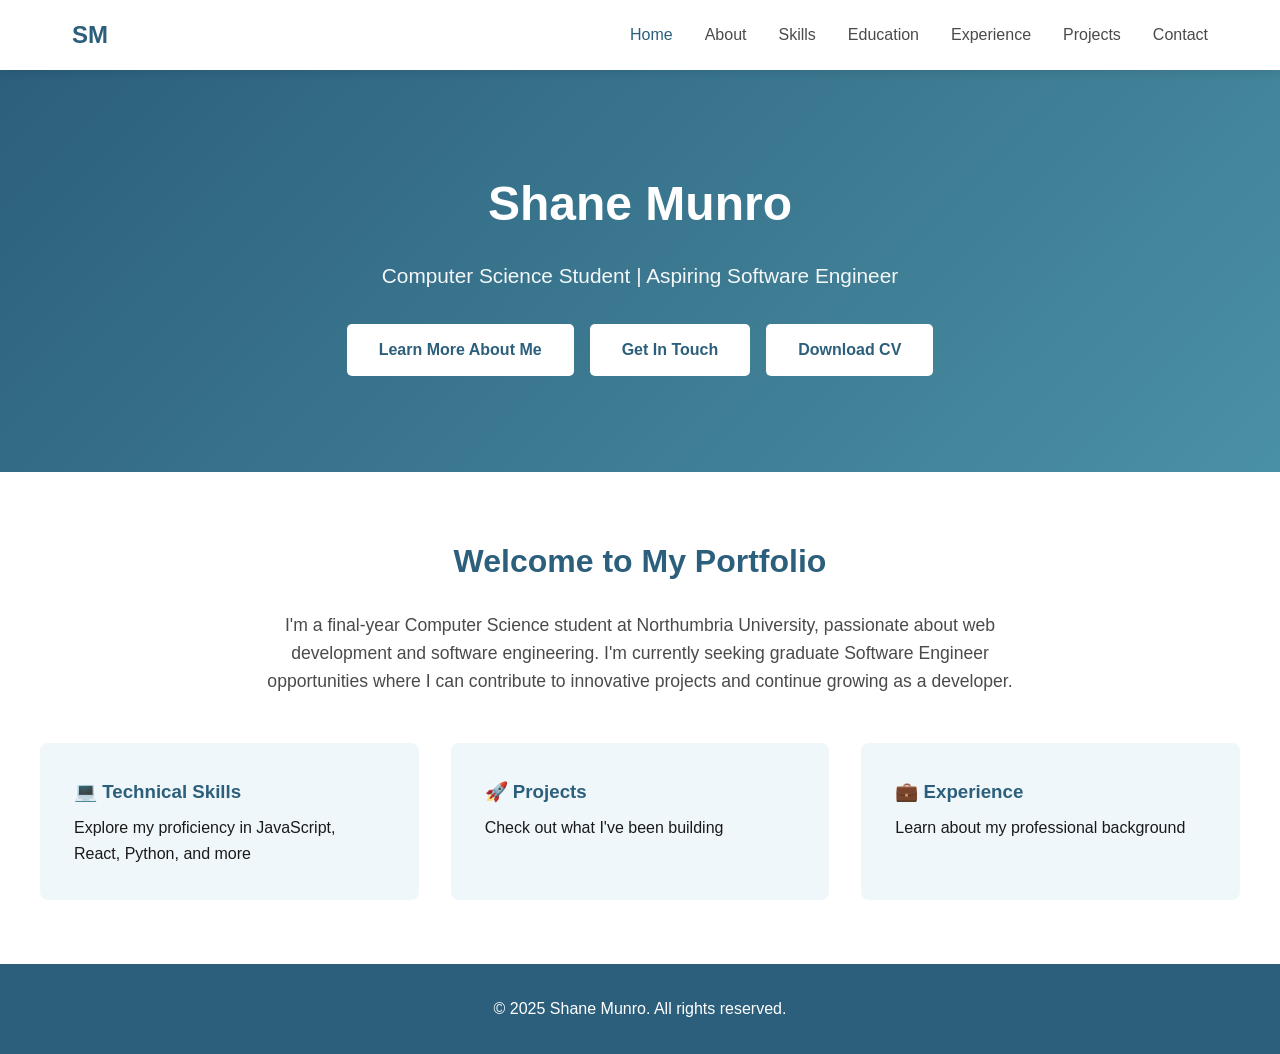
==== index.html @ a5e0c4fd "Rename portfolio-website.html to index.html" ====
<!DOCTYPE html>
<html lang="en">
<head>
    <meta charset="UTF-8">
    <meta name="viewport" content="width=device-width, initial-scale=1.0">
    <title>Shane Munro - Portfolio</title>
    <style>
        * {
            margin: 0;
            padding: 0;
            box-sizing: border-box;
        }

        :root {
            --primary: #2C5F7C;
            --secondary: #4A90A4;
            --accent: #7EC8E3;
            --light: #F0F7FA;
            --white: #FFFFFF;
            --text-dark: #1A1A1A;
            --text-medium: #4A4A4A;
            --text-light: #6B6B6B;
        }

        body {
            font-family: 'Segoe UI', Tahoma, Geneva, Verdana, sans-serif;
            line-height: 1.6;
            color: var(--text-dark);
            background-color: var(--light);
            min-height: 100vh;
            display: flex;
            flex-direction: column;
        }

        /* Navigation */
        nav {
            background-color: var(--white);
            box-shadow: 0 2px 10px rgba(0, 0, 0, 0.1);
            position: sticky;
            top: 0;
            z-index: 100;
        }

        nav .container {
            max-width: 1200px;
            margin: 0 auto;
            padding: 1rem 2rem;
            display: flex;
            justify-content: space-between;
            align-items: center;
        }

        nav .logo {
            font-size: 1.5rem;
            font-weight: bold;
            color: var(--primary);
            cursor: pointer;
        }

        nav ul {
            list-style: none;
            display: flex;
            gap: 2rem;
        }

        nav a {
            text-decoration: none;
            color: var(--text-medium);
            transition: color 0.3s;
            font-weight: 500;
            cursor: pointer;
        }

        nav a:hover, nav a.active {
            color: var(--primary);
        }

        /* Pages */
        .page {
            display: none;
        }

        .page.active {
            display: block;
        }

        /* Hero Section */
        .hero {
            background: linear-gradient(135deg, var(--primary) 0%, var(--secondary) 100%);
            color: var(--white);
            text-align: center;
            padding: 6rem 2rem;
        }

        .hero h1 {
            color: var(--white);
            font-size: 3rem;
            margin-bottom: 1rem;
        }

        .hero p {
            font-size: 1.3rem;
            margin-bottom: 2rem;
            opacity: 0.95;
        }

        .hero-buttons {
            display: flex;
            gap: 1rem;
            justify-content: center;
            flex-wrap: wrap;
        }

        .btn {
            display: inline-block;
            background-color: var(--white);
            color: var(--primary);
            padding: 0.8rem 2rem;
            text-decoration: none;
            border-radius: 5px;
            font-weight: bold;
            transition: transform 0.3s, box-shadow 0.3s;
            cursor: pointer;
        }

        .btn:hover {
            transform: translateY(-2px);
            box-shadow: 0 5px 15px rgba(0, 0, 0, 0.2);
        }

        /* Home Intro Section */
        .home-intro {
            background-color: var(--white);
            padding: 4rem 2rem;
        }

        .intro-content {
            max-width: 1200px;
            margin: 0 auto;
        }

        .intro-content h2 {
            font-size: 2rem;
            color: var(--primary);
            margin-bottom: 1.5rem;
            text-align: center;
        }

        .intro-content > p {
            font-size: 1.1rem;
            color: var(--text-medium);
            text-align: center;
            max-width: 800px;
            margin: 0 auto 3rem;
        }

        .quick-links {
            display: grid;
            grid-template-columns: repeat(auto-fit, minmax(280px, 1fr));
            gap: 2rem;
        }

        .quick-link-card {
            background-color: var(--light);
            padding: 2rem;
            border-radius: 8px;
            text-decoration: none;
            color: var(--text-dark);
            transition: transform 0.3s, box-shadow 0.3s;
            border: 2px solid transparent;
            cursor: pointer;
        }

        .quick-link-card:hover {
            transform: translateY(-5px);
            box-shadow: 0 5px 20px rgba(0, 0, 0, 0.1);
            border-color: var(--accent);
        }

        .quick-link-card h3 {
            color: var(--primary);
            margin-bottom: 0.5rem;
        }

        /* Page Content */
        .page-content {
            max-width: 1200px;
            margin: 0 auto;
            padding: 4rem 2rem;
            flex: 1;
        }

        .page-content h1 {
            font-size: 2.5rem;
            color: var(--primary);
            margin-bottom: 2rem;
        }

        .page-content h2 {
            font-size: 1.8rem;
            color: var(--secondary);
            margin-top: 2rem;
            margin-bottom: 1rem;
        }

        /* About Page */
        .about-content {
            display: grid;
            grid-template-columns: 2fr 1fr;
            gap: 3rem;
        }

        .about-text p {
            font-size: 1.1rem;
            color: var(--text-medium);
            margin-bottom: 1rem;
        }

        .about-text ul {
            margin-left: 1.5rem;
            color: var(--text-medium);
        }

        .about-text li {
            margin-bottom: 0.8rem;
        }

        .contact-info-box {
            background-color: var(--white);
            padding: 2rem;
            border-radius: 8px;
            box-shadow: 0 2px 8px rgba(0, 0, 0, 0.1);
            height: fit-content;
        }

        .contact-info-box h3 {
            color: var(--primary);
            margin-bottom: 1rem;
        }

        .contact-details {
            display: flex;
            flex-direction: column;
            gap: 1rem;
        }

        .contact-details a {
            color: var(--secondary);
            text-decoration: none;
            font-weight: 500;
        }

        .contact-details a:hover {
            color: var(--primary);
        }

        /* Skills Page */
        .skills-grid {
            display: grid;
            grid-template-columns: repeat(auto-fit, minmax(280px, 1fr));
            gap: 2rem;
        }

        .skill-category {
            background-color: var(--white);
            padding: 2rem;
            border-radius: 8px;
            box-shadow: 0 2px 8px rgba(0, 0, 0, 0.1);
        }

        .skill-category h3 {
            color: var(--secondary);
            margin-bottom: 1rem;
        }

        .skill-tags {
            display: flex;
            flex-wrap: wrap;
            gap: 0.5rem;
        }

        .skill-tag {
            background-color: var(--accent);
            color: var(--primary);
            padding: 0.5rem 1rem;
            border-radius: 20px;
            font-size: 0.9rem;
            font-weight: 500;
        }

        /* Timeline Items */
        .timeline-item {
            background-color: var(--white);
            padding: 2rem;
            border-radius: 8px;
            margin-bottom: 2rem;
            border-left: 4px solid var(--secondary);
            box-shadow: 0 2px 8px rgba(0, 0, 0, 0.1);
        }

        .timeline-item h3 {
            color: var(--secondary);
            font-size: 1.4rem;
            margin-bottom: 0.5rem;
        }

        .timeline-item .date {
            color: var(--text-light);
            font-style: italic;
            margin-bottom: 1rem;
            font-size: 0.95rem;
        }

        .timeline-item p {
            color: var(--text-medium);
            margin-bottom: 1rem;
        }

        .timeline-item ul {
            margin-left: 1.5rem;
            color: var(--text-medium);
        }

        .timeline-item li {
            margin-bottom: 0.5rem;
        }

        /* Projects Page */
        .projects-grid {
            display: grid;
            grid-template-columns: repeat(auto-fit, minmax(320px, 1fr));
            gap: 2rem;
        }

        .project-card {
            background-color: var(--white);
            padding: 2rem;
            border-radius: 8px;
            box-shadow: 0 2px 8px rgba(0, 0, 0, 0.1);
            transition: transform 0.3s, box-shadow 0.3s;
        }

        .project-card:hover {
            transform: translateY(-5px);
            box-shadow: 0 5px 20px rgba(0, 0, 0, 0.15);
        }

        .project-card h3 {
            color: var(--secondary);
            margin-bottom: 1rem;
        }

        .project-card p {
            color: var(--text-medium);
            margin-bottom: 1rem;
        }

        .project-tech {
            display: flex;
            flex-wrap: wrap;
            gap: 0.5rem;
            margin-top: 1rem;
        }

        /* Contact Page */
        .contact-intro {
            text-align: center;
            font-size: 1.1rem;
            color: var(--text-medium);
            max-width: 700px;
            margin: 0 auto 3rem;
        }

        .contact-links {
            display: grid;
            grid-template-columns: repeat(auto-fit, minmax(280px, 1fr));
            gap: 2rem;
            max-width: 900px;
            margin: 0 auto;
        }

        .contact-link {
            display: flex;
            align-items: center;
            gap: 1.5rem;
            padding: 2rem;
            background-color: var(--white);
            border-radius: 8px;
            text-decoration: none;
            color: var(--text-dark);
            transition: transform 0.3s, box-shadow 0.3s;
            box-shadow: 0 2px 8px rgba(0, 0, 0, 0.1);
        }

        .contact-link:hover {
            transform: translateY(-5px);
            box-shadow: 0 5px 20px rgba(0, 0, 0, 0.15);
        }

        .contact-link .icon {
            font-size: 2.5rem;
        }

        .contact-link h3 {
            color: var(--primary);
            margin-bottom: 0.3rem;
        }

        .contact-link p {
            color: var(--text-medium);
            font-size: 0.95rem;
        }

        /* Footer */
        footer {
            background-color: var(--primary);
            color: var(--white);
            text-align: center;
            padding: 2rem;
            margin-top: auto;
        }

        /* Mobile Responsive */
        @media (max-width: 768px) {
            nav .container {
                flex-direction: column;
                gap: 1rem;
            }

            nav ul {
                gap: 1rem;
                font-size: 0.9rem;
                flex-wrap: wrap;
                justify-content: center;
            }

            .hero h1 {
                font-size: 2rem;
            }

            .hero p {
                font-size: 1.1rem;
            }

            .about-content {
                grid-template-columns: 1fr;
            }

            .page-content {
                padding: 2rem 1rem;
            }
        }
    </style>
</head>
<body>
    <!-- Navigation -->
    <nav>
        <div class="container">
            <div class="logo" onclick="showPage('home')">SM</div>
            <ul>
                <li><a onclick="showPage('home')" class="nav-link" data-page="home">Home</a></li>
                <li><a onclick="showPage('about')" class="nav-link" data-page="about">About</a></li>
                <li><a onclick="showPage('skills')" class="nav-link" data-page="skills">Skills</a></li>
                <li><a onclick="showPage('education')" class="nav-link" data-page="education">Education</a></li>
                <li><a onclick="showPage('experience')" class="nav-link" data-page="experience">Experience</a></li>
                <li><a onclick="showPage('projects')" class="nav-link" data-page="projects">Projects</a></li>
                <li><a onclick="showPage('contact')" class="nav-link" data-page="contact">Contact</a></li>
            </ul>
        </div>
    </nav>

    <!-- Home Page -->
    <div id="home" class="page active">
        <div class="hero">
            <h1>Shane Munro</h1>
            <p>Computer Science Student | Aspiring Software Engineer</p>
            <div class="hero-buttons">
                <a onclick="showPage('about')" class="btn">Learn More About Me</a>
                <a onclick="showPage('contact')" class="btn">Get In Touch</a>
                <a href="#" class="btn" onclick="alert('Please add your CV PDF file!'); return false;">Download CV</a>
            </div>
        </div>

        <section class="home-intro">
            <div class="intro-content">
                <h2>Welcome to My Portfolio</h2>
                <p>I'm a final-year Computer Science student at Northumbria University, passionate about web development and software engineering. I'm currently seeking graduate Software Engineer opportunities where I can contribute to innovative projects and continue growing as a developer.</p>
                <div class="quick-links">
                    <div class="quick-link-card" onclick="showPage('skills')">
                        <h3>💻 Technical Skills</h3>
                        <p>Explore my proficiency in JavaScript, React, Python, and more</p>
                    </div>
                    <div class="quick-link-card" onclick="showPage('projects')">
                        <h3>🚀 Projects</h3>
                        <p>Check out what I've been building</p>
                    </div>
                    <div class="quick-link-card" onclick="showPage('experience')">
                        <h3>💼 Experience</h3>
                        <p>Learn about my professional background</p>
                    </div>
                </div>
            </div>
        </section>
    </div>

    <!-- About Page -->
    <div id="about" class="page">
        <section class="page-content about-page">
            <h1>About Me</h1>
            <div class="about-content">
                <div class="about-text">
                    <p>Enthusiastic and motivated final-year Computer Science student at Northumbria University, proficient with modern web technologies like JavaScript, React, and Tailwind CSS, complemented by a strong foundation in Python.</p>
                    <p>With practical experience applying Agile practices in university projects, I am eager to secure a graduate Software Engineer role where I can contribute to a collaborative team and continue my professional development.</p>
                    
                    <h2>Location</h2>
                    <p>📍 Newcastle, UK</p>
                    
                    <h2>Interests</h2>
                    <ul>
                        <li><strong>Coding Practice:</strong> Actively developing problem-solving skills with coding challenges on LeetCode and reinforcing fundamentals on freeCodeCamp</li>
                        <li><strong>Sports:</strong> Currently participating in Intramural Football at University, demonstrating strong teamwork and communication</li>
                        <li><strong>Charity:</strong> Training for the Great North Run to raise funds and awareness for Diabetes UK</li>
                    </ul>
                </div>
                
                <div class="contact-info-box">
                    <h3>Contact Information</h3>
                    <div class="contact-details">
                        <a href="mailto:shane.munro4@outlook.com">📧 shane.munro4@outlook.com</a>
                        <a href="tel:07496512176">📱 07496 512176</a>
                        <a href="https://www.linkedin.com/in/shane-munro256007352" target="_blank">💼 LinkedIn Profile</a>
                    </div>
                </div>
            </div>
        </section>
    </div>

    <!-- Skills Page -->
    <div id="skills" class="page">
        <section class="page-content skills-page">
            <h1>Technical Skills</h1>
            <div class="skills-grid">
                <div class="skill-category">
                    <h3>Programming Languages</h3>
                    <div class="skill-tags">
                        <span class="skill-tag">Python</span>
                        <span class="skill-tag">JavaScript</span>
                        <span class="skill-tag">HTML</span>
                        <span class="skill-tag">CSS</span>
                    </div>
                </div>
                <div class="skill-category">
                    <h3>Frameworks & Libraries</h3>
                    <div class="skill-tags">
                        <span class="skill-tag">React</span>
                        <span class="skill-tag">Node.js</span>
                        <span class="skill-tag">Tailwind CSS</span>
                    </div>
                </div>
                <div class="skill-category">
                    <h3>Tools & Methodologies</h3>
                    <div class="skill-tags">
                        <span class="skill-tag">Git</span>
                        <span class="skill-tag">Version Control</span>
                        <span class="skill-tag">Agile</span>
                        <span class="skill-tag">OOP</span>
                    </div>
                </div>
                <div class="skill-category">
                    <h3>Soft Skills</h3>
                    <div class="skill-tags">
                        <span class="skill-tag">Problem-solving</span>
                        <span class="skill-tag">Communication</span>
                        <span class="skill-tag">Collaboration</span>
                        <span class="skill-tag">Attention to detail</span>
                    </div>
                </div>
            </div>
        </section>
    </div>

    <!-- Education Page -->
    <div id="education" class="page">
        <section class="page-content education-page">
            <h1>Education & Qualifications</h1>
            <div class="timeline-item">
                <h3>Bachelor's Degree in Computer Science</h3>
                <div class="date">Northumbria University | Expected July 2026</div>
                <p>Strong foundation in core computer science principles, with focus on software engineering and web development. Developed proficiency in Python, JavaScript (React), HTML, and Agile methodologies within team environments.</p>
            </div>
            <div class="timeline-item">
                <h3>Foundation Year Computer Science</h3>
                <div class="date">University of Sunderland</div>
                <p>Built a solid foundation of Computer Science principles.</p>
            </div>
            <div class="timeline-item">
                <h3>Level 3 Diplomas</h3>
                <div class="date">Resources NE LTD | 2018</div>
                <ul>
                    <li>Level 3 Diploma Systems and Principles</li>
                    <li>Level 3 Diploma ICT Professional Competence</li>
                </ul>
            </div>
        </section>
    </div>

    <!-- Experience Page -->
    <div id="experience" class="page">
        <section class="page-content experience-page">
            <h1>Work Experience</h1>
            <div class="timeline-item">
                <h3>Customer Experience Specialist</h3>
                <div class="date">DFDS | May 2022 - Present</div>
                <ul>
                    <li>Resolve complex customer queries via phone, email and live chat for bookings, schedules and services</li>
                    <li>Investigate and resolve customer issues and complaints, ensuring high levels of satisfaction</li>
                    <li>Communicate service updates and technical information clearly and patiently to non-technical customer base</li>
                    <li>Collaborate with operations teams to coordinate special travel assistance for customers with accessibility requirements and resolve logistical challenges</li>
                    <li>Manage and process customer accounts and bookings using in-house booking CRM software</li>
                </ul>
            </div>
        </section>
    </div>

    <!-- Projects Page -->
    <div id="projects" class="page">
        <section class="page-content projects-page">
            <h1>Projects</h1>
            <div class="projects-grid">
                <div class="project-card">
                    <h3>Personal Portfolio Website</h3>
                    <p>A clean, accessible portfolio website showcasing my skills, education, and experience. Built with HTML, CSS, and JavaScript with focus on responsive design and accessibility.</p>
                    <div class="project-tech">
                        <span class="skill-tag">HTML</span>
                        <span class="skill-tag">CSS</span>
                        <span class="skill-tag">JavaScript</span>
                    </div>
                </div>
                <div class="project-card">
                    <h3>LeetCode Challenges</h3>
                    <p>Actively developing problem-solving skills through coding challenges on LeetCode and reinforcing fundamentals on freeCodeCamp. Focus on algorithms and data structures.</p>
                    <div class="project-tech">
                        <span class="skill-tag">Python</span>
                        <span class="skill-tag">JavaScript</span>
                        <span class="skill-tag">Algorithms</span>
                    </div>
                </div>
                <div class="project-card">
                    <h3>Campus Accessibility Map - Final Year Project</h3>
                    <p>A digital intervention designed to support neurodiverse students with the transition to higher education. The interactive campus map provides real-time information on location occupancy, noise levels, light levels, and nearby quiet areas, helping students make informed decisions about their campus experience and reducing anxiety around navigating university spaces.</p>
                    <div class="project-tech">
                        <span class="skill-tag">React</span>
                        <span class="skill-tag">JavaScript</span>
                        <span class="skill-tag">Accessibility</span>
                        <span class="skill-tag">UX Design</span>
                    </div>
                </div>
            </div>
        </section>
    </div>

    <!-- Contact Page -->
    <div id="contact" class="page">
        <section class="page-content contact-page">
            <h1>Get In Touch</h1>
            <p class="contact-intro">I'm currently looking for graduate Software Engineer opportunities. Whether you have a question, opportunity, or just want to connect, feel free to reach out!</p>
            <div class="contact-links">
                <a href="mailto:shane.munro4@outlook.com" class="contact-link">
                    <span class="icon">📧</span>
                    <div>
                        <h3>Email</h3>
                        <p>shane.munro4@outlook.com</p>
                    </div>
                </a>
                <a href="tel:07496512176" class="contact-link">
                    <span class="icon">📱</span>
                    <div>
                        <h3>Phone</h3>
                        <p>07496 512176</p>
                    </div>
                </a>
                <a href="https://www.linkedin.com/in/shane-munro256007352" target="_blank" class="contact-link">
                    <span class="icon">💼</span>
                    <div>
                        <h3>LinkedIn</h3>
                        <p>Connect with me</p>
                    </div>
                </a>
                <a href="https://github.com/Shaneymu" target="_blank" class="contact-link">
                    <span class="icon">💻</span>
                    <div>
                        <h3>GitHub</h3>
                        <p>View my code</p>
                    </div>
                </a>
            </div>
        </section>
    </div>

    <!-- Footer -->
    <footer>
        <p>&copy; 2025 Shane Munro. All rights reserved.</p>
    </footer>

    <script>
        function showPage(pageName) {
            // Hide all pages
            const pages = document.querySelectorAll('.page');
            pages.forEach(page => page.classList.remove('active'));
            
            // Show selected page
            document.getElementById(pageName).classList.add('active');
            
            // Update active nav link
            const navLinks = document.querySelectorAll('.nav-link');
            navLinks.forEach(link => link.classList.remove('active'));
            document.querySelector(`[data-page="${pageName}"]`).classList.add('active');
            
            // Scroll to top
            window.scrollTo(0, 0);
        }
        
        // Set home as active on load
        document.addEventListener('DOMContentLoaded', function() {
            showPage('home');
        });
    </script>
</body>
</html>
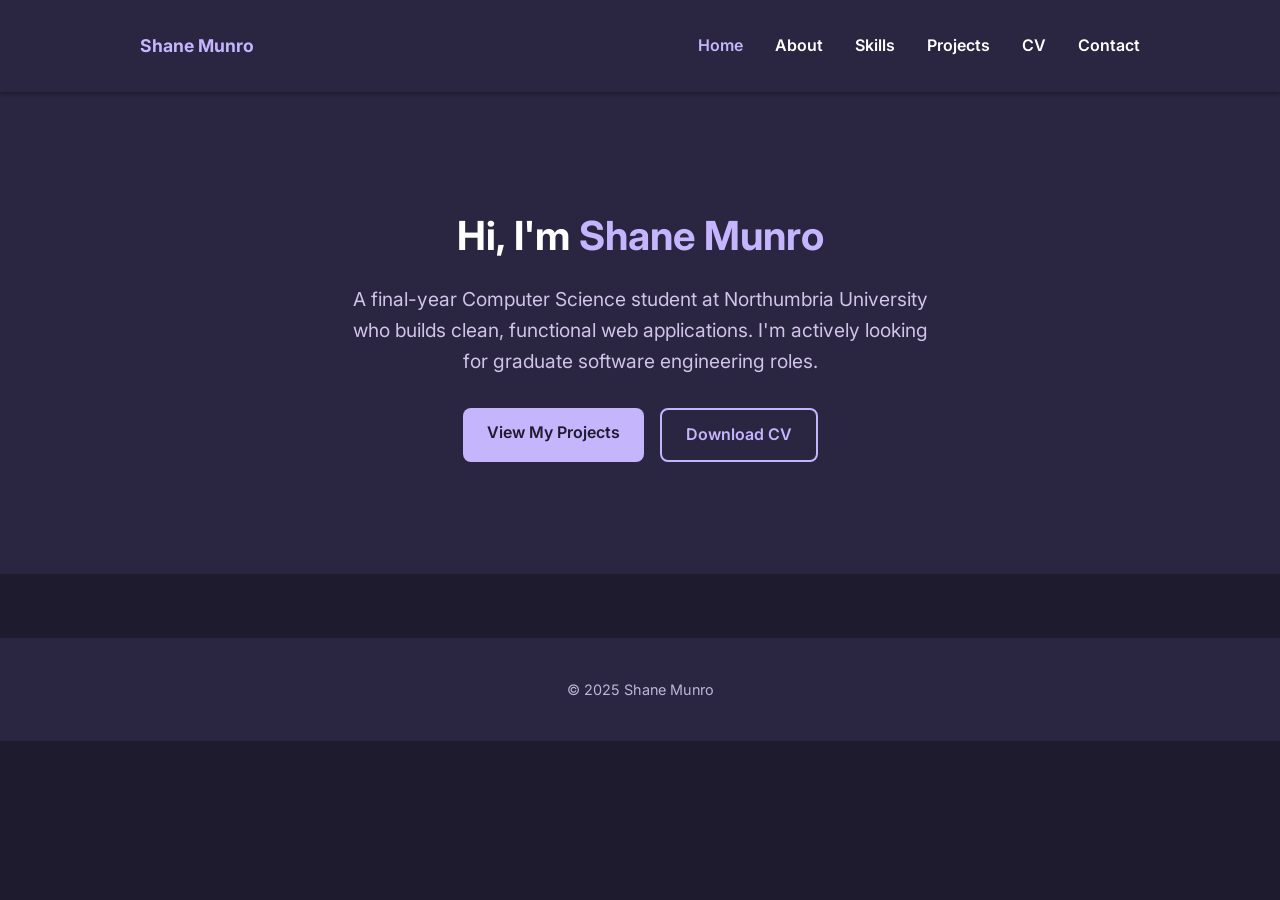
==== commit 48589a27: "Redesign: add projects page, mobile nav, improve all pages" ====
--- a/index.html
+++ b/index.html
@@ -1,729 +1,47 @@
 <!DOCTYPE html>
 <html lang="en">
 <head>
-    <meta charset="UTF-8">
-    <meta name="viewport" content="width=device-width, initial-scale=1.0">
-    <title>Shane Munro - Portfolio</title>
-    <style>
-        * {
-            margin: 0;
-            padding: 0;
-            box-sizing: border-box;
-        }
-
-        :root {
-            --primary: #2C5F7C;
-            --secondary: #4A90A4;
-            --accent: #7EC8E3;
-            --light: #F0F7FA;
-            --white: #FFFFFF;
-            --text-dark: #1A1A1A;
-            --text-medium: #4A4A4A;
-            --text-light: #6B6B6B;
-        }
-
-        body {
-            font-family: 'Segoe UI', Tahoma, Geneva, Verdana, sans-serif;
-            line-height: 1.6;
-            color: var(--text-dark);
-            background-color: var(--light);
-            min-height: 100vh;
-            display: flex;
-            flex-direction: column;
-        }
-
-        /* Navigation */
-        nav {
-            background-color: var(--white);
-            box-shadow: 0 2px 10px rgba(0, 0, 0, 0.1);
-            position: sticky;
-            top: 0;
-            z-index: 100;
-        }
-
-        nav .container {
-            max-width: 1200px;
-            margin: 0 auto;
-            padding: 1rem 2rem;
-            display: flex;
-            justify-content: space-between;
-            align-items: center;
-        }
-
-        nav .logo {
-            font-size: 1.5rem;
-            font-weight: bold;
-            color: var(--primary);
-            cursor: pointer;
-        }
-
-        nav ul {
-            list-style: none;
-            display: flex;
-            gap: 2rem;
-        }
-
-        nav a {
-            text-decoration: none;
-            color: var(--text-medium);
-            transition: color 0.3s;
-            font-weight: 500;
-            cursor: pointer;
-        }
-
-        nav a:hover, nav a.active {
-            color: var(--primary);
-        }
-
-        /* Pages */
-        .page {
-            display: none;
-        }
-
-        .page.active {
-            display: block;
-        }
-
-        /* Hero Section */
-        .hero {
-            background: linear-gradient(135deg, var(--primary) 0%, var(--secondary) 100%);
-            color: var(--white);
-            text-align: center;
-            padding: 6rem 2rem;
-        }
-
-        .hero h1 {
-            color: var(--white);
-            font-size: 3rem;
-            margin-bottom: 1rem;
-        }
-
-        .hero p {
-            font-size: 1.3rem;
-            margin-bottom: 2rem;
-            opacity: 0.95;
-        }
-
-        .hero-buttons {
-            display: flex;
-            gap: 1rem;
-            justify-content: center;
-            flex-wrap: wrap;
-        }
-
-        .btn {
-            display: inline-block;
-            background-color: var(--white);
-            color: var(--primary);
-            padding: 0.8rem 2rem;
-            text-decoration: none;
-            border-radius: 5px;
-            font-weight: bold;
-            transition: transform 0.3s, box-shadow 0.3s;
-            cursor: pointer;
-        }
-
-        .btn:hover {
-            transform: translateY(-2px);
-            box-shadow: 0 5px 15px rgba(0, 0, 0, 0.2);
-        }
-
-        /* Home Intro Section */
-        .home-intro {
-            background-color: var(--white);
-            padding: 4rem 2rem;
-        }
-
-        .intro-content {
-            max-width: 1200px;
-            margin: 0 auto;
-        }
-
-        .intro-content h2 {
-            font-size: 2rem;
-            color: var(--primary);
-            margin-bottom: 1.5rem;
-            text-align: center;
-        }
-
-        .intro-content > p {
-            font-size: 1.1rem;
-            color: var(--text-medium);
-            text-align: center;
-            max-width: 800px;
-            margin: 0 auto 3rem;
-        }
-
-        .quick-links {
-            display: grid;
-            grid-template-columns: repeat(auto-fit, minmax(280px, 1fr));
-            gap: 2rem;
-        }
-
-        .quick-link-card {
-            background-color: var(--light);
-            padding: 2rem;
-            border-radius: 8px;
-            text-decoration: none;
-            color: var(--text-dark);
-            transition: transform 0.3s, box-shadow 0.3s;
-            border: 2px solid transparent;
-            cursor: pointer;
-        }
-
-        .quick-link-card:hover {
-            transform: translateY(-5px);
-            box-shadow: 0 5px 20px rgba(0, 0, 0, 0.1);
-            border-color: var(--accent);
-        }
-
-        .quick-link-card h3 {
-            color: var(--primary);
-            margin-bottom: 0.5rem;
-        }
-
-        /* Page Content */
-        .page-content {
-            max-width: 1200px;
-            margin: 0 auto;
-            padding: 4rem 2rem;
-            flex: 1;
-        }
-
-        .page-content h1 {
-            font-size: 2.5rem;
-            color: var(--primary);
-            margin-bottom: 2rem;
-        }
-
-        .page-content h2 {
-            font-size: 1.8rem;
-            color: var(--secondary);
-            margin-top: 2rem;
-            margin-bottom: 1rem;
-        }
-
-        /* About Page */
-        .about-content {
-            display: grid;
-            grid-template-columns: 2fr 1fr;
-            gap: 3rem;
-        }
-
-        .about-text p {
-            font-size: 1.1rem;
-            color: var(--text-medium);
-            margin-bottom: 1rem;
-        }
-
-        .about-text ul {
-            margin-left: 1.5rem;
-            color: var(--text-medium);
-        }
-
-        .about-text li {
-            margin-bottom: 0.8rem;
-        }
-
-        .contact-info-box {
-            background-color: var(--white);
-            padding: 2rem;
-            border-radius: 8px;
-            box-shadow: 0 2px 8px rgba(0, 0, 0, 0.1);
-            height: fit-content;
-        }
-
-        .contact-info-box h3 {
-            color: var(--primary);
-            margin-bottom: 1rem;
-        }
-
-        .contact-details {
-            display: flex;
-            flex-direction: column;
-            gap: 1rem;
-        }
-
-        .contact-details a {
-            color: var(--secondary);
-            text-decoration: none;
-            font-weight: 500;
-        }
-
-        .contact-details a:hover {
-            color: var(--primary);
-        }
-
-        /* Skills Page */
-        .skills-grid {
-            display: grid;
-            grid-template-columns: repeat(auto-fit, minmax(280px, 1fr));
-            gap: 2rem;
-        }
-
-        .skill-category {
-            background-color: var(--white);
-            padding: 2rem;
-            border-radius: 8px;
-            box-shadow: 0 2px 8px rgba(0, 0, 0, 0.1);
-        }
-
-        .skill-category h3 {
-            color: var(--secondary);
-            margin-bottom: 1rem;
-        }
-
-        .skill-tags {
-            display: flex;
-            flex-wrap: wrap;
-            gap: 0.5rem;
-        }
-
-        .skill-tag {
-            background-color: var(--accent);
-            color: var(--primary);
-            padding: 0.5rem 1rem;
-            border-radius: 20px;
-            font-size: 0.9rem;
-            font-weight: 500;
-        }
-
-        /* Timeline Items */
-        .timeline-item {
-            background-color: var(--white);
-            padding: 2rem;
-            border-radius: 8px;
-            margin-bottom: 2rem;
-            border-left: 4px solid var(--secondary);
-            box-shadow: 0 2px 8px rgba(0, 0, 0, 0.1);
-        }
-
-        .timeline-item h3 {
-            color: var(--secondary);
-            font-size: 1.4rem;
-            margin-bottom: 0.5rem;
-        }
-
-        .timeline-item .date {
-            color: var(--text-light);
-            font-style: italic;
-            margin-bottom: 1rem;
-            font-size: 0.95rem;
-        }
-
-        .timeline-item p {
-            color: var(--text-medium);
-            margin-bottom: 1rem;
-        }
-
-        .timeline-item ul {
-            margin-left: 1.5rem;
-            color: var(--text-medium);
-        }
-
-        .timeline-item li {
-            margin-bottom: 0.5rem;
-        }
-
-        /* Projects Page */
-        .projects-grid {
-            display: grid;
-            grid-template-columns: repeat(auto-fit, minmax(320px, 1fr));
-            gap: 2rem;
-        }
-
-        .project-card {
-            background-color: var(--white);
-            padding: 2rem;
-            border-radius: 8px;
-            box-shadow: 0 2px 8px rgba(0, 0, 0, 0.1);
-            transition: transform 0.3s, box-shadow 0.3s;
-        }
-
-        .project-card:hover {
-            transform: translateY(-5px);
-            box-shadow: 0 5px 20px rgba(0, 0, 0, 0.15);
-        }
-
-        .project-card h3 {
-            color: var(--secondary);
-            margin-bottom: 1rem;
-        }
-
-        .project-card p {
-            color: var(--text-medium);
-            margin-bottom: 1rem;
-        }
-
-        .project-tech {
-            display: flex;
-            flex-wrap: wrap;
-            gap: 0.5rem;
-            margin-top: 1rem;
-        }
-
-        /* Contact Page */
-        .contact-intro {
-            text-align: center;
-            font-size: 1.1rem;
-            color: var(--text-medium);
-            max-width: 700px;
-            margin: 0 auto 3rem;
-        }
-
-        .contact-links {
-            display: grid;
-            grid-template-columns: repeat(auto-fit, minmax(280px, 1fr));
-            gap: 2rem;
-            max-width: 900px;
-            margin: 0 auto;
-        }
-
-        .contact-link {
-            display: flex;
-            align-items: center;
-            gap: 1.5rem;
-            padding: 2rem;
-            background-color: var(--white);
-            border-radius: 8px;
-            text-decoration: none;
-            color: var(--text-dark);
-            transition: transform 0.3s, box-shadow 0.3s;
-            box-shadow: 0 2px 8px rgba(0, 0, 0, 0.1);
-        }
-
-        .contact-link:hover {
-            transform: translateY(-5px);
-            box-shadow: 0 5px 20px rgba(0, 0, 0, 0.15);
-        }
-
-        .contact-link .icon {
-            font-size: 2.5rem;
-        }
-
-        .contact-link h3 {
-            color: var(--primary);
-            margin-bottom: 0.3rem;
-        }
-
-        .contact-link p {
-            color: var(--text-medium);
-            font-size: 0.95rem;
-        }
-
-        /* Footer */
-        footer {
-            background-color: var(--primary);
-            color: var(--white);
-            text-align: center;
-            padding: 2rem;
-            margin-top: auto;
-        }
-
-        /* Mobile Responsive */
-        @media (max-width: 768px) {
-            nav .container {
-                flex-direction: column;
-                gap: 1rem;
-            }
-
-            nav ul {
-                gap: 1rem;
-                font-size: 0.9rem;
-                flex-wrap: wrap;
-                justify-content: center;
-            }
-
-            .hero h1 {
-                font-size: 2rem;
-            }
-
-            .hero p {
-                font-size: 1.1rem;
-            }
-
-            .about-content {
-                grid-template-columns: 1fr;
-            }
-
-            .page-content {
-                padding: 2rem 1rem;
-            }
-        }
-    </style>
+  <meta charset="UTF-8" />
+  <meta name="viewport" content="width=device-width, initial-scale=1.0"/>
+  <meta name="description" content="Shane Munro – Computer Science student and aspiring software engineer. Portfolio, projects, skills and CV."/>
+  <title>Shane Munro | Home</title>
+  <link rel="stylesheet" href="css/style.css" />
+  <link rel="preconnect" href="https://fonts.googleapis.com" />
+  <link href="https://fonts.googleapis.com/css2?family=Inter:wght@400;600;700&display=swap" rel="stylesheet">
 </head>
 <body>
-    <!-- Navigation -->
-    <nav>
-        <div class="container">
-            <div class="logo" onclick="showPage('home')">SM</div>
-            <ul>
-                <li><a onclick="showPage('home')" class="nav-link" data-page="home">Home</a></li>
-                <li><a onclick="showPage('about')" class="nav-link" data-page="about">About</a></li>
-                <li><a onclick="showPage('skills')" class="nav-link" data-page="skills">Skills</a></li>
-                <li><a onclick="showPage('education')" class="nav-link" data-page="education">Education</a></li>
-                <li><a onclick="showPage('experience')" class="nav-link" data-page="experience">Experience</a></li>
-                <li><a onclick="showPage('projects')" class="nav-link" data-page="projects">Projects</a></li>
-                <li><a onclick="showPage('contact')" class="nav-link" data-page="contact">Contact</a></li>
-            </ul>
-        </div>
-    </nav>
+  <nav class="navbar">
+    <div class="container nav-container">
+      <span class="nav-brand">Shane Munro</span>
+      <button class="nav-toggle" aria-label="Toggle navigation">&#9776;</button>
+      <ul class="nav-links">
+        <li><a href="index.html" class="active">Home</a></li>
+        <li><a href="about.html">About</a></li>
+        <li><a href="skills.html">Skills</a></li>
+        <li><a href="projects.html">Projects</a></li>
+        <li><a href="cv.html">CV</a></li>
+        <li><a href="contact.html">Contact</a></li>
+      </ul>
+    </div>
+  </nav>
 
-    <!-- Home Page -->
-    <div id="home" class="page active">
-        <div class="hero">
-            <h1>Shane Munro</h1>
-            <p>Computer Science Student | Aspiring Software Engineer</p>
-            <div class="hero-buttons">
-                <a onclick="showPage('about')" class="btn">Learn More About Me</a>
-                <a onclick="showPage('contact')" class="btn">Get In Touch</a>
-                <a href="#" class="btn" onclick="alert('Please add your CV PDF file!'); return false;">Download CV</a>
-            </div>
-        </div>
+  <header class="hero">
+    <div class="container">
+      <h1>Hi, I'm <span>Shane Munro</span></h1>
+      <p>A final-year Computer Science student at Northumbria University who builds clean, functional web applications. I'm actively looking for graduate software engineering roles.</p>
+      <div class="hero-btns">
+        <a href="projects.html" class="btn">View My Projects</a>
+        <a href="cv.html" class="btn btn-outline">Download CV</a>
+      </div>
+    </div>
+  </header>
 
-        <section class="home-intro">
-            <div class="intro-content">
-                <h2>Welcome to My Portfolio</h2>
-                <p>I'm a final-year Computer Science student at Northumbria University, passionate about web development and software engineering. I'm currently seeking graduate Software Engineer opportunities where I can contribute to innovative projects and continue growing as a developer.</p>
-                <div class="quick-links">
-                    <div class="quick-link-card" onclick="showPage('skills')">
-                        <h3>💻 Technical Skills</h3>
-                        <p>Explore my proficiency in JavaScript, React, Python, and more</p>
-                    </div>
-                    <div class="quick-link-card" onclick="showPage('projects')">
-                        <h3>🚀 Projects</h3>
-                        <p>Check out what I've been building</p>
-                    </div>
-                    <div class="quick-link-card" onclick="showPage('experience')">
-                        <h3>💼 Experience</h3>
-                        <p>Learn about my professional background</p>
-                    </div>
-                </div>
-            </div>
-        </section>
+  <footer class="footer">
+    <div class="container">
+      <p>&copy; 2025 Shane Munro</p>
     </div>
+  </footer>
 
-    <!-- About Page -->
-    <div id="about" class="page">
-        <section class="page-content about-page">
-            <h1>About Me</h1>
-            <div class="about-content">
-                <div class="about-text">
-                    <p>Enthusiastic and motivated final-year Computer Science student at Northumbria University, proficient with modern web technologies like JavaScript, React, and Tailwind CSS, complemented by a strong foundation in Python.</p>
-                    <p>With practical experience applying Agile practices in university projects, I am eager to secure a graduate Software Engineer role where I can contribute to a collaborative team and continue my professional development.</p>
-                    
-                    <h2>Location</h2>
-                    <p>📍 Newcastle, UK</p>
-                    
-                    <h2>Interests</h2>
-                    <ul>
-                        <li><strong>Coding Practice:</strong> Actively developing problem-solving skills with coding challenges on LeetCode and reinforcing fundamentals on freeCodeCamp</li>
-                        <li><strong>Sports:</strong> Currently participating in Intramural Football at University, demonstrating strong teamwork and communication</li>
-                        <li><strong>Charity:</strong> Training for the Great North Run to raise funds and awareness for Diabetes UK</li>
-                    </ul>
-                </div>
-                
-                <div class="contact-info-box">
-                    <h3>Contact Information</h3>
-                    <div class="contact-details">
-                        <a href="mailto:shane.munro4@outlook.com">📧 shane.munro4@outlook.com</a>
-                        <a href="tel:07496512176">📱 07496 512176</a>
-                        <a href="https://www.linkedin.com/in/shane-munro256007352" target="_blank">💼 LinkedIn Profile</a>
-                    </div>
-                </div>
-            </div>
-        </section>
-    </div>
-
-    <!-- Skills Page -->
-    <div id="skills" class="page">
-        <section class="page-content skills-page">
-            <h1>Technical Skills</h1>
-            <div class="skills-grid">
-                <div class="skill-category">
-                    <h3>Programming Languages</h3>
-                    <div class="skill-tags">
-                        <span class="skill-tag">Python</span>
-                        <span class="skill-tag">JavaScript</span>
-                        <span class="skill-tag">HTML</span>
-                        <span class="skill-tag">CSS</span>
-                    </div>
-                </div>
-                <div class="skill-category">
-                    <h3>Frameworks & Libraries</h3>
-                    <div class="skill-tags">
-                        <span class="skill-tag">React</span>
-                        <span class="skill-tag">Node.js</span>
-                        <span class="skill-tag">Tailwind CSS</span>
-                    </div>
-                </div>
-                <div class="skill-category">
-                    <h3>Tools & Methodologies</h3>
-                    <div class="skill-tags">
-                        <span class="skill-tag">Git</span>
-                        <span class="skill-tag">Version Control</span>
-                        <span class="skill-tag">Agile</span>
-                        <span class="skill-tag">OOP</span>
-                    </div>
-                </div>
-                <div class="skill-category">
-                    <h3>Soft Skills</h3>
-                    <div class="skill-tags">
-                        <span class="skill-tag">Problem-solving</span>
-                        <span class="skill-tag">Communication</span>
-                        <span class="skill-tag">Collaboration</span>
-                        <span class="skill-tag">Attention to detail</span>
-                    </div>
-                </div>
-            </div>
-        </section>
-    </div>
-
-    <!-- Education Page -->
-    <div id="education" class="page">
-        <section class="page-content education-page">
-            <h1>Education & Qualifications</h1>
-            <div class="timeline-item">
-                <h3>Bachelor's Degree in Computer Science</h3>
-                <div class="date">Northumbria University | Expected July 2026</div>
-                <p>Strong foundation in core computer science principles, with focus on software engineering and web development. Developed proficiency in Python, JavaScript (React), HTML, and Agile methodologies within team environments.</p>
-            </div>
-            <div class="timeline-item">
-                <h3>Foundation Year Computer Science</h3>
-                <div class="date">University of Sunderland</div>
-                <p>Built a solid foundation of Computer Science principles.</p>
-            </div>
-            <div class="timeline-item">
-                <h3>Level 3 Diplomas</h3>
-                <div class="date">Resources NE LTD | 2018</div>
-                <ul>
-                    <li>Level 3 Diploma Systems and Principles</li>
-                    <li>Level 3 Diploma ICT Professional Competence</li>
-                </ul>
-            </div>
-        </section>
-    </div>
-
-    <!-- Experience Page -->
-    <div id="experience" class="page">
-        <section class="page-content experience-page">
-            <h1>Work Experience</h1>
-            <div class="timeline-item">
-                <h3>Customer Experience Specialist</h3>
-                <div class="date">DFDS | May 2022 - Present</div>
-                <ul>
-                    <li>Resolve complex customer queries via phone, email and live chat for bookings, schedules and services</li>
-                    <li>Investigate and resolve customer issues and complaints, ensuring high levels of satisfaction</li>
-                    <li>Communicate service updates and technical information clearly and patiently to non-technical customer base</li>
-                    <li>Collaborate with operations teams to coordinate special travel assistance for customers with accessibility requirements and resolve logistical challenges</li>
-                    <li>Manage and process customer accounts and bookings using in-house booking CRM software</li>
-                </ul>
-            </div>
-        </section>
-    </div>
-
-    <!-- Projects Page -->
-    <div id="projects" class="page">
-        <section class="page-content projects-page">
-            <h1>Projects</h1>
-            <div class="projects-grid">
-                <div class="project-card">
-                    <h3>Personal Portfolio Website</h3>
-                    <p>A clean, accessible portfolio website showcasing my skills, education, and experience. Built with HTML, CSS, and JavaScript with focus on responsive design and accessibility.</p>
-                    <div class="project-tech">
-                        <span class="skill-tag">HTML</span>
-                        <span class="skill-tag">CSS</span>
-                        <span class="skill-tag">JavaScript</span>
-                    </div>
-                </div>
-                <div class="project-card">
-                    <h3>LeetCode Challenges</h3>
-                    <p>Actively developing problem-solving skills through coding challenges on LeetCode and reinforcing fundamentals on freeCodeCamp. Focus on algorithms and data structures.</p>
-                    <div class="project-tech">
-                        <span class="skill-tag">Python</span>
-                        <span class="skill-tag">JavaScript</span>
-                        <span class="skill-tag">Algorithms</span>
-                    </div>
-                </div>
-                <div class="project-card">
-                    <h3>Campus Accessibility Map - Final Year Project</h3>
-                    <p>A digital intervention designed to support neurodiverse students with the transition to higher education. The interactive campus map provides real-time information on location occupancy, noise levels, light levels, and nearby quiet areas, helping students make informed decisions about their campus experience and reducing anxiety around navigating university spaces.</p>
-                    <div class="project-tech">
-                        <span class="skill-tag">React</span>
-                        <span class="skill-tag">JavaScript</span>
-                        <span class="skill-tag">Accessibility</span>
-                        <span class="skill-tag">UX Design</span>
-                    </div>
-                </div>
-            </div>
-        </section>
-    </div>
-
-    <!-- Contact Page -->
-    <div id="contact" class="page">
-        <section class="page-content contact-page">
-            <h1>Get In Touch</h1>
-            <p class="contact-intro">I'm currently looking for graduate Software Engineer opportunities. Whether you have a question, opportunity, or just want to connect, feel free to reach out!</p>
-            <div class="contact-links">
-                <a href="mailto:shane.munro4@outlook.com" class="contact-link">
-                    <span class="icon">📧</span>
-                    <div>
-                        <h3>Email</h3>
-                        <p>shane.munro4@outlook.com</p>
-                    </div>
-                </a>
-                <a href="tel:07496512176" class="contact-link">
-                    <span class="icon">📱</span>
-                    <div>
-                        <h3>Phone</h3>
-                        <p>07496 512176</p>
-                    </div>
-                </a>
-                <a href="https://www.linkedin.com/in/shane-munro256007352" target="_blank" class="contact-link">
-                    <span class="icon">💼</span>
-                    <div>
-                        <h3>LinkedIn</h3>
-                        <p>Connect with me</p>
-                    </div>
-                </a>
-                <a href="https://github.com/Shaneymu" target="_blank" class="contact-link">
-                    <span class="icon">💻</span>
-                    <div>
-                        <h3>GitHub</h3>
-                        <p>View my code</p>
-                    </div>
-                </a>
-            </div>
-        </section>
-    </div>
-
-    <!-- Footer -->
-    <footer>
-        <p>&copy; 2025 Shane Munro. All rights reserved.</p>
-    </footer>
-
-    <script>
-        function showPage(pageName) {
-            // Hide all pages
-            const pages = document.querySelectorAll('.page');
-            pages.forEach(page => page.classList.remove('active'));
-            
-            // Show selected page
-            document.getElementById(pageName).classList.add('active');
-            
-            // Update active nav link
-            const navLinks = document.querySelectorAll('.nav-link');
-            navLinks.forEach(link => link.classList.remove('active'));
-            document.querySelector(`[data-page="${pageName}"]`).classList.add('active');
-            
-            // Scroll to top
-            window.scrollTo(0, 0);
-        }
-        
-        // Set home as active on load
-        document.addEventListener('DOMContentLoaded', function() {
-            showPage('home');
-        });
-    </script>
+  <script src="js/script.js"></script>
 </body>
 </html>
--- a/css/style.css
+++ b/css/style.css
@@ -0,0 +1,323 @@
+/* ── Reset ── */
+* { margin: 0; padding: 0; box-sizing: border-box; }
+
+body {
+  font-family: 'Inter', sans-serif;
+  background-color: #1e1b2e;
+  color: #ffffff;
+  line-height: 1.6;
+}
+
+a { color: #c4b5fd; text-decoration: none; }
+a:hover { text-decoration: underline; }
+
+/* ── Container ── */
+.container {
+  width: 90%;
+  max-width: 1000px;
+  margin: 0 auto;
+  padding: 1rem 0;
+}
+
+/* ── Navbar ── */
+.navbar {
+  background-color: #2a2540;
+  padding: 1rem 0;
+  box-shadow: 0 2px 4px rgba(0,0,0,0.3);
+  position: sticky;
+  top: 0;
+  z-index: 100;
+}
+
+.nav-container {
+  display: flex;
+  align-items: center;
+  justify-content: space-between;
+}
+
+.nav-brand {
+  font-weight: 700;
+  font-size: 1.1rem;
+  color: #c4b5fd;
+}
+
+.nav-links {
+  display: flex;
+  list-style: none;
+  gap: 2rem;
+}
+
+.nav-links a {
+  color: #ffffff;
+  font-weight: 600;
+  transition: color 0.3s ease;
+}
+
+.nav-links a:hover,
+.nav-links a.active { color: #c4b5fd; text-decoration: none; }
+
+.nav-toggle {
+  display: none;
+  background: none;
+  border: none;
+  color: #fff;
+  font-size: 1.5rem;
+  cursor: pointer;
+}
+
+/* ── Mobile Nav ── */
+@media (max-width: 640px) {
+  .nav-toggle { display: block; }
+
+  .nav-links {
+    display: none;
+    flex-direction: column;
+    gap: 0;
+    background-color: #2a2540;
+    position: absolute;
+    top: 100%;
+    left: 0;
+    width: 100%;
+    padding: 1rem 0;
+    box-shadow: 0 4px 8px rgba(0,0,0,0.3);
+  }
+
+  .nav-links.open { display: flex; }
+
+  .nav-links li a {
+    display: block;
+    padding: 0.75rem 1.5rem;
+  }
+}
+
+/* ── Hero ── */
+.hero {
+  background-color: #2a2540;
+  text-align: center;
+  padding: 6rem 0;
+}
+
+.hero h1 { font-size: 2.5rem; margin-bottom: 1rem; }
+.hero h1 span { color: #c4b5fd; }
+
+.hero p {
+  font-size: 1.2rem;
+  margin-bottom: 2rem;
+  color: #d1c4e9;
+  max-width: 600px;
+  margin-left: auto;
+  margin-right: auto;
+}
+
+.hero-btns {
+  display: flex;
+  gap: 1rem;
+  justify-content: center;
+  flex-wrap: wrap;
+}
+
+/* ── Buttons ── */
+.btn {
+  display: inline-block;
+  background-color: #c4b5fd;
+  color: #1e1b2e;
+  padding: 0.75rem 1.5rem;
+  border-radius: 8px;
+  font-weight: 600;
+  transition: background-color 0.3s ease;
+  text-decoration: none;
+}
+
+.btn:hover { background-color: #a78bfa; text-decoration: none; }
+
+.btn-outline {
+  background-color: transparent;
+  color: #c4b5fd;
+  border: 2px solid #c4b5fd;
+}
+
+.btn-outline:hover {
+  background-color: #c4b5fd;
+  color: #1e1b2e;
+}
+
+.btn-sm {
+  padding: 0.4rem 1rem;
+  font-size: 0.85rem;
+}
+
+/* ── Sections ── */
+.section { padding: 4rem 0; }
+.section h2 {
+  font-size: 2rem;
+  margin-bottom: 2rem;
+  color: #c4b5fd;
+}
+
+/* ── Content Card ── */
+.content-card {
+  background-color: #2a2540;
+  border-radius: 12px;
+  padding: 2rem;
+  max-width: 700px;
+}
+
+.content-card p { margin-bottom: 1rem; color: #d1c4e9; }
+
+.about-links {
+  display: flex;
+  gap: 1rem;
+  margin-top: 1.5rem;
+  flex-wrap: wrap;
+}
+
+/* ── Skills ── */
+.skills-grid {
+  display: grid;
+  grid-template-columns: repeat(auto-fit, minmax(260px, 1fr));
+  gap: 1.5rem;
+}
+
+.skill-category {
+  background-color: #2a2540;
+  border-radius: 12px;
+  padding: 1.5rem;
+}
+
+.skill-category h3 {
+  color: #c4b5fd;
+  margin-bottom: 1rem;
+  font-size: 1rem;
+  text-transform: uppercase;
+  letter-spacing: 0.05em;
+}
+
+.skills-list { list-style: none; display: flex; flex-direction: column; gap: 0.85rem; }
+
+.skills-list li {
+  display: flex;
+  flex-direction: column;
+  gap: 0.15rem;
+}
+
+.skill-name { font-weight: 600; color: #fff; }
+.skill-note { font-size: 0.85rem; color: #bdb6d7; }
+
+/* ── Projects ── */
+.projects-grid {
+  display: grid;
+  grid-template-columns: repeat(auto-fit, minmax(280px, 1fr));
+  gap: 1.5rem;
+}
+
+.project-card {
+  background-color: #2a2540;
+  border-radius: 12px;
+  padding: 1.5rem;
+  display: flex;
+  flex-direction: column;
+  gap: 1rem;
+}
+
+.project-header { display: flex; flex-direction: column; gap: 0.5rem; }
+.project-header h3 { font-size: 1.2rem; color: #fff; }
+
+.project-tags { display: flex; flex-wrap: wrap; gap: 0.4rem; }
+
+.tag {
+  background-color: #3b3560;
+  color: #c4b5fd;
+  font-size: 0.75rem;
+  padding: 0.2rem 0.6rem;
+  border-radius: 20px;
+  font-weight: 600;
+}
+
+.project-card p { color: #d1c4e9; font-size: 0.95rem; flex: 1; }
+.project-links { margin-top: auto; }
+
+/* ── CV Page ── */
+.cv-grid {
+  display: grid;
+  grid-template-columns: repeat(auto-fit, minmax(260px, 1fr));
+  gap: 1.5rem;
+  margin-bottom: 2.5rem;
+}
+
+.cv-block h3 {
+  color: #c4b5fd;
+  margin-bottom: 1rem;
+  font-size: 1rem;
+  text-transform: uppercase;
+  letter-spacing: 0.05em;
+}
+
+.cv-item {
+  margin-bottom: 1rem;
+  color: #d1c4e9;
+}
+
+.cv-item strong { color: #fff; display: block; }
+
+.cv-meta {
+  font-size: 0.85rem;
+  color: #bdb6d7;
+  display: block;
+  margin-bottom: 0.25rem;
+}
+
+.cv-download { text-align: center; padding: 2rem; }
+.cv-download p { color: #d1c4e9; margin-bottom: 1rem; }
+
+/* ── Contact ── */
+.contact-intro {
+  color: #d1c4e9;
+  margin-bottom: 2rem;
+  font-size: 1.1rem;
+}
+
+.contact-grid {
+  display: grid;
+  grid-template-columns: repeat(auto-fit, minmax(220px, 1fr));
+  gap: 1.5rem;
+}
+
+.contact-card {
+  background-color: #2a2540;
+  border-radius: 12px;
+  padding: 1.5rem;
+  display: flex;
+  align-items: center;
+  gap: 1rem;
+  color: #fff;
+  transition: background-color 0.3s ease;
+  text-decoration: none;
+}
+
+.contact-card:hover { background-color: #3b3560; text-decoration: none; }
+
+.contact-icon {
+  font-size: 1.5rem;
+  width: 2.5rem;
+  height: 2.5rem;
+  display: flex;
+  align-items: center;
+  justify-content: center;
+  background-color: #3b3560;
+  border-radius: 8px;
+  color: #c4b5fd;
+  flex-shrink: 0;
+}
+
+.contact-card strong { display: block; color: #c4b5fd; font-size: 0.9rem; }
+.contact-card span { font-size: 0.85rem; color: #d1c4e9; }
+
+/* ── Footer ── */
+.footer {
+  background-color: #2a2540;
+  text-align: center;
+  padding: 1.5rem 0;
+  font-size: 0.9rem;
+  color: #bdb6d7;
+  margin-top: 4rem;
+}
